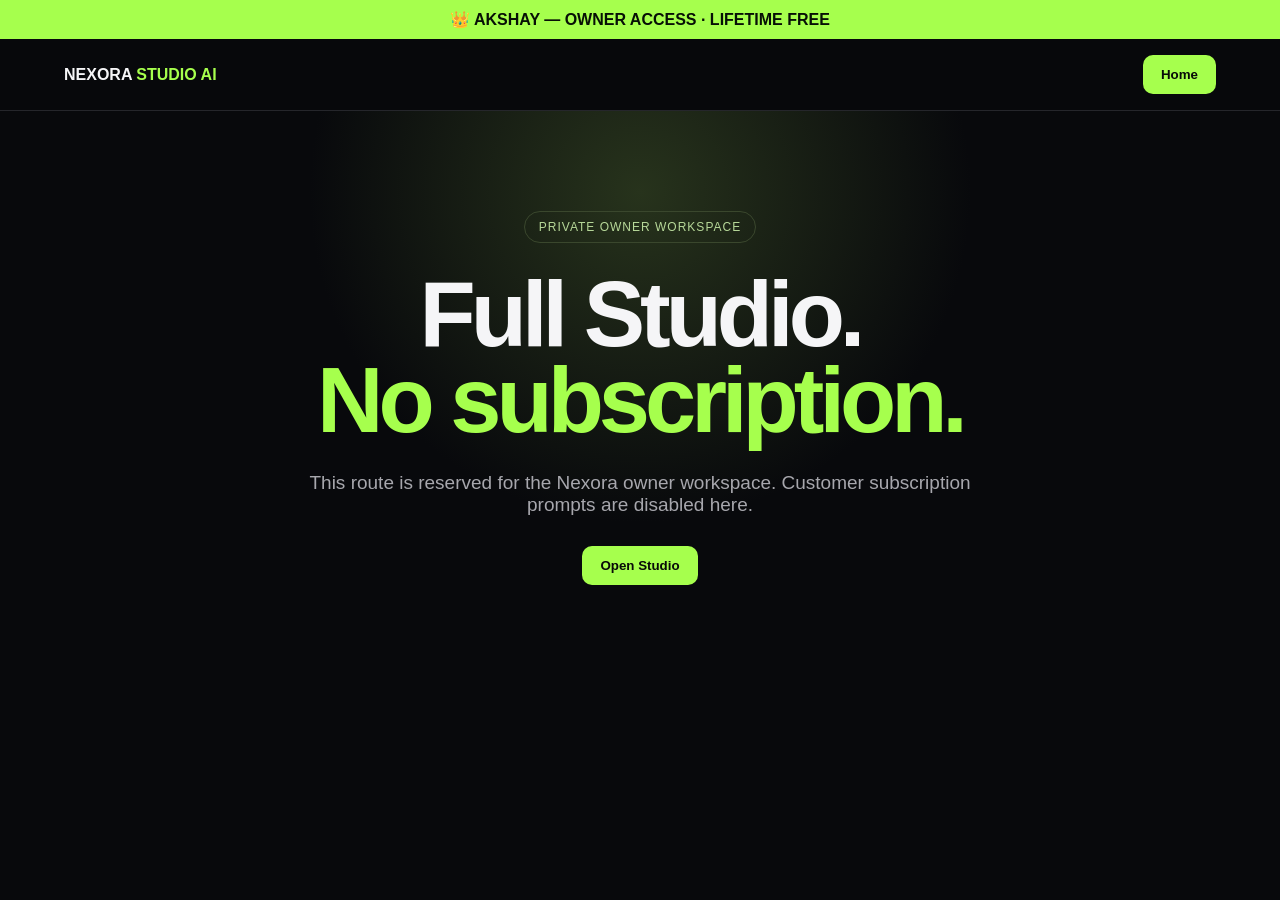
==== owner.html @ 01c59e7e "Add separate lifetime-free owner route" ====
<!doctype html><html><head><meta charset="UTF-8"><meta name="viewport" content="width=device-width,initial-scale=1"><title>Nexora Studio AI — Owner</title><link rel="stylesheet" href="style.css"></head><body><div id="ownerBar" style="background:#a6ff4d;color:#071006;text-align:center;padding:10px;font-weight:900">👑 AKSHAY — OWNER ACCESS · LIFETIME FREE</div><header><b>NEXORA <span>STUDIO AI</span></b><button onclick="location.href='/'">Home</button></header><main><section class="hero"><div class="badge">PRIVATE OWNER WORKSPACE</div><h1>Full Studio.<br><em>No subscription.</em></h1><p>This route is reserved for the Nexora owner workspace. Customer subscription prompts are disabled here.</p><button onclick="location.href='/#features'">Open Studio</button></section></main></body></html>
---- style.css ----
*{box-sizing:border-box}html{scroll-behavior:smooth}body{margin:0;background:#08090c;color:#f5f5f7;font-family:Inter,Arial,sans-serif}header{height:72px;display:flex;align-items:center;justify-content:space-between;padding:0 5vw;border-bottom:1px solid #25262b;position:sticky;top:0;background:#08090ce8;backdrop-filter:blur(16px);z-index:5}header span,em{color:#a6ff4d;font-style:normal}nav{display:flex;gap:28px}a{color:#bbb;text-decoration:none}button{background:#a6ff4d;color:#080a08;border:0;border-radius:10px;padding:12px 18px;font-weight:800;cursor:pointer}.hero{text-align:center;padding:100px 20px 65px;background:radial-gradient(circle at 50% 15%,#27331c 0,#08090c 42%)}.badge{display:inline-block;border:1px solid #3a472d;border-radius:99px;padding:8px 14px;color:#b7d899;font-size:12px;letter-spacing:1px}.hero h1{font-size:clamp(48px,8vw,92px);line-height:.94;letter-spacing:-5px;margin:28px 0}.hero p{color:#a7a7ad;font-size:19px;max-width:720px;margin:0 auto 30px}.prompt{max-width:760px;margin:auto;padding:7px;background:#15171b;border:1px solid #34363b;border-radius:15px;display:flex}.prompt input{flex:1;background:transparent;border:0;color:white;padding:15px;font-size:16px;outline:0}.hero small,.pricing small{display:block;color:#73747a;margin-top:15px}.canvas{max-width:1180px;margin:20px auto 100px;border:1px solid #2d2e34;border-radius:18px;overflow:hidden;display:grid;grid-template-columns:170px 1fr 180px;min-height:560px;background:#111216}.canvas aside{padding:18px;border-right:1px solid #292a2f}.canvas aside:last-child{border:0;border-left:1px solid #292a2f}.canvas aside button,.canvas select,.canvas aside input{width:100%;margin:6px 0;background:#1c1e23;color:#ddd;border:1px solid #303239;padding:10px;border-radius:8px}.canvas label{display:block;color:#777;font-size:12px;margin-top:18px}.toolbar{height:48px;padding:15px;display:flex;justify-content:space-between;color:#888;border-bottom:1px solid #292a2f;font-size:12px}#stage{margin:24px;background:#eae9e3;color:#111;border-radius:8px;height:440px;padding:60px;position:relative;overflow:hidden}#stage h2{font-size:54px;letter-spacing:-3px;line-height:.9;position:relative}.eyebrow{font-size:11px;letter-spacing:2px}.orb{position:absolute;width:330px;height:330px;border-radius:50%;right:-40px;top:50px;background:radial-gradient(circle at 35% 30%,#d8ff70,#65a81d 45%,#192a0d 75%);filter:drop-shadow(0 30px 30px #0005);animation:float 4s ease-in-out infinite}@keyframes float{50%{transform:translateY(-18px) rotate(7deg)}}.grid{max-width:1100px;margin:auto;display:grid;grid-template-columns:repeat(3,1fr);gap:14px}.grid article{padding:28px;border:1px solid #27292e;border-radius:16px;background:#111216}.grid p{color:#888;line-height:1.6}.templates,.pricing{text-align:center;padding:100px 20px}.templates h2,.pricing h2{font-size:48px}.templates span{display:inline-block;padding:18px 30px;margin:7px;border:1px solid #34363c;border-radius:12px}.pricing{max-width:650px;margin:80px auto;border:1px solid #303239;border-radius:24px;background:#111216}.pricing h2{color:#a6ff4d}footer{padding:40px 5vw;border-top:1px solid #24252a;display:flex;justify-content:space-between;color:#777}@media(max-width:800px){nav{display:none}.canvas{grid-template-columns:1fr;margin:15px}.canvas aside{display:none}#stage{margin:10px;padding:30px;height:420px}.orb{opacity:.65}.grid{grid-template-columns:1fr;padding:15px}.hero h1{letter-spacing:-3px}}
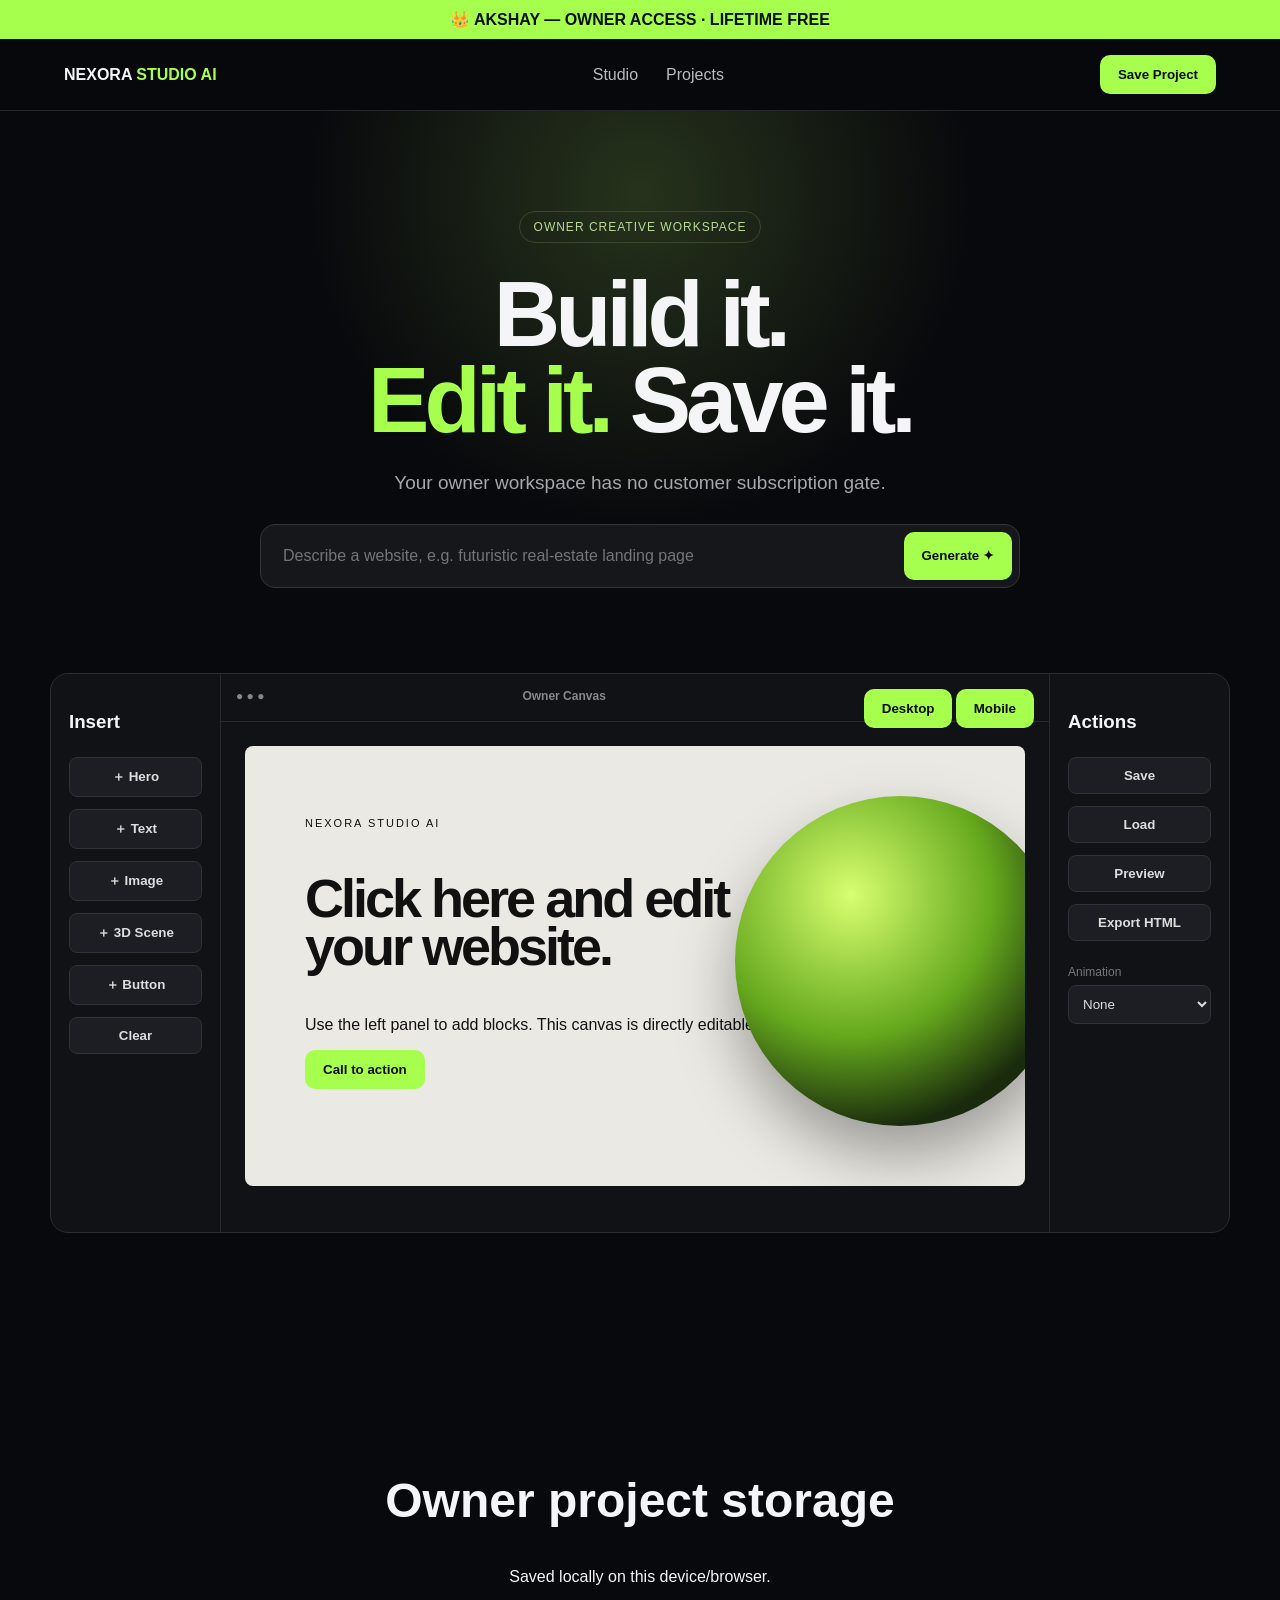
==== commit e01536f7: "Turn owner route into functional studio workspace" ====
--- a/owner.html
+++ b/owner.html
@@ -1 +1,17 @@
-<!doctype html><html><head><meta charset="UTF-8"><meta name="viewport" content="width=device-width,initial-scale=1"><title>Nexora Studio AI — Owner</title><link rel="stylesheet" href="style.css"></head><body><div id="ownerBar" style="background:#a6ff4d;color:#071006;text-align:center;padding:10px;font-weight:900">👑 AKSHAY — OWNER ACCESS · LIFETIME FREE</div><header><b>NEXORA <span>STUDIO AI</span></b><button onclick="location.href='/'">Home</button></header><main><section class="hero"><div class="badge">PRIVATE OWNER WORKSPACE</div><h1>Full Studio.<br><em>No subscription.</em></h1><p>This route is reserved for the Nexora owner workspace. Customer subscription prompts are disabled here.</p><button onclick="location.href='/#features'">Open Studio</button></section></main></body></html>+<!doctype html><html><head><meta charset="UTF-8"/><meta name="viewport" content="width=device-width,initial-scale=1"/><title>Nexora Studio AI — Owner</title><link rel="stylesheet" href="style.css"/></head><body>
+<div id="ownerBar" style="background:#a6ff4d;color:#071006;text-align:center;padding:10px;font-weight:900">👑 AKSHAY — OWNER ACCESS · LIFETIME FREE</div>
+<header><b>NEXORA <span>STUDIO AI</span></b><nav><a href="#studio">Studio</a><a href="#projects">Projects</a></nav><button onclick="saveProject()">Save Project</button></header>
+<main><section class="hero"><div class="badge">OWNER CREATIVE WORKSPACE</div><h1>Build it.<br><em>Edit it.</em> Save it.</h1><p>Your owner workspace has no customer subscription gate.</p><div class="prompt"><input id="idea" placeholder="Describe a website, e.g. futuristic real-estate landing page"/><button onclick="generate()">Generate ✦</button></div></section>
+<section id="studio" class="canvas"><aside><h3>Insert</h3><button onclick="addBlock('Hero')">＋ Hero</button><button onclick="addBlock('Text')">＋ Text</button><button onclick="addBlock('Image')">＋ Image</button><button onclick="addBlock('3D Scene')">＋ 3D Scene</button><button onclick="addBlock('Button')">＋ Button</button><button onclick="clearCanvas()">Clear</button></aside>
+<div class="preview"><div class="toolbar"><span>● ● ●</span><b>Owner Canvas</b><span><button onclick="setView('desktop')">Desktop</button> <button onclick="setView('mobile')">Mobile</button></span></div><div id="stage" contenteditable="true"><div class="orb"></div><p class="eyebrow">NEXORA STUDIO AI</p><h2>Click here and edit<br/>your website.</h2><p>Use the left panel to add blocks. This canvas is directly editable.</p><button>Call to action</button></div></div>
+<aside><h3>Actions</h3><button onclick="saveProject()">Save</button><button onclick="loadProject()">Load</button><button onclick="previewProject()">Preview</button><button onclick="exportProject()">Export HTML</button><label>Animation</label><select onchange="setAnimation(this.value)"><option value="">None</option><option value="fade">Fade</option><option value="float">Float</option></select></aside></section>
+<section id="projects" class="templates"><h2>Owner project storage</h2><p id="saveStatus">Saved locally on this device/browser.</p></section></main>
+<script src="app.js"></script><script>
+function saveProject(){localStorage.setItem('nexoraOwnerProject',document.getElementById('stage').innerHTML);document.getElementById('saveStatus').textContent='Project saved ✓';}
+function loadProject(){const x=localStorage.getItem('nexoraOwnerProject');if(x){document.getElementById('stage').innerHTML=x;alert('Project loaded');}else alert('No saved project on this device yet.');}
+function clearCanvas(){if(confirm('Clear the canvas?'))document.getElementById('stage').innerHTML='<h2>Start building…</h2><p>Use Insert to add content.</p>';}
+function setView(v){document.querySelector('.preview').style.maxWidth=v==='mobile'?'390px':'none';document.querySelector('.preview').style.margin='0 auto';}
+function setAnimation(v){const s=document.getElementById('stage');s.style.animation=v==='float'?'orb 4s ease-in-out infinite':v==='fade'?'none':'';if(v==='fade')s.animate([{opacity:.2},{opacity:1}],{duration:700});}
+function previewProject(){const w=window.open();w.document.write('<!doctype html><title>Nexora Preview</title>'+document.getElementById('stage').innerHTML);}
+function exportProject(){const data='<!doctype html><html><body>'+document.getElementById('stage').innerHTML+'</body></html>';const a=document.createElement('a');a.href=URL.createObjectURL(new Blob([data],{type:'text/html'}));a.download='nexora-project.html';a.click();}
+</script></body></html>
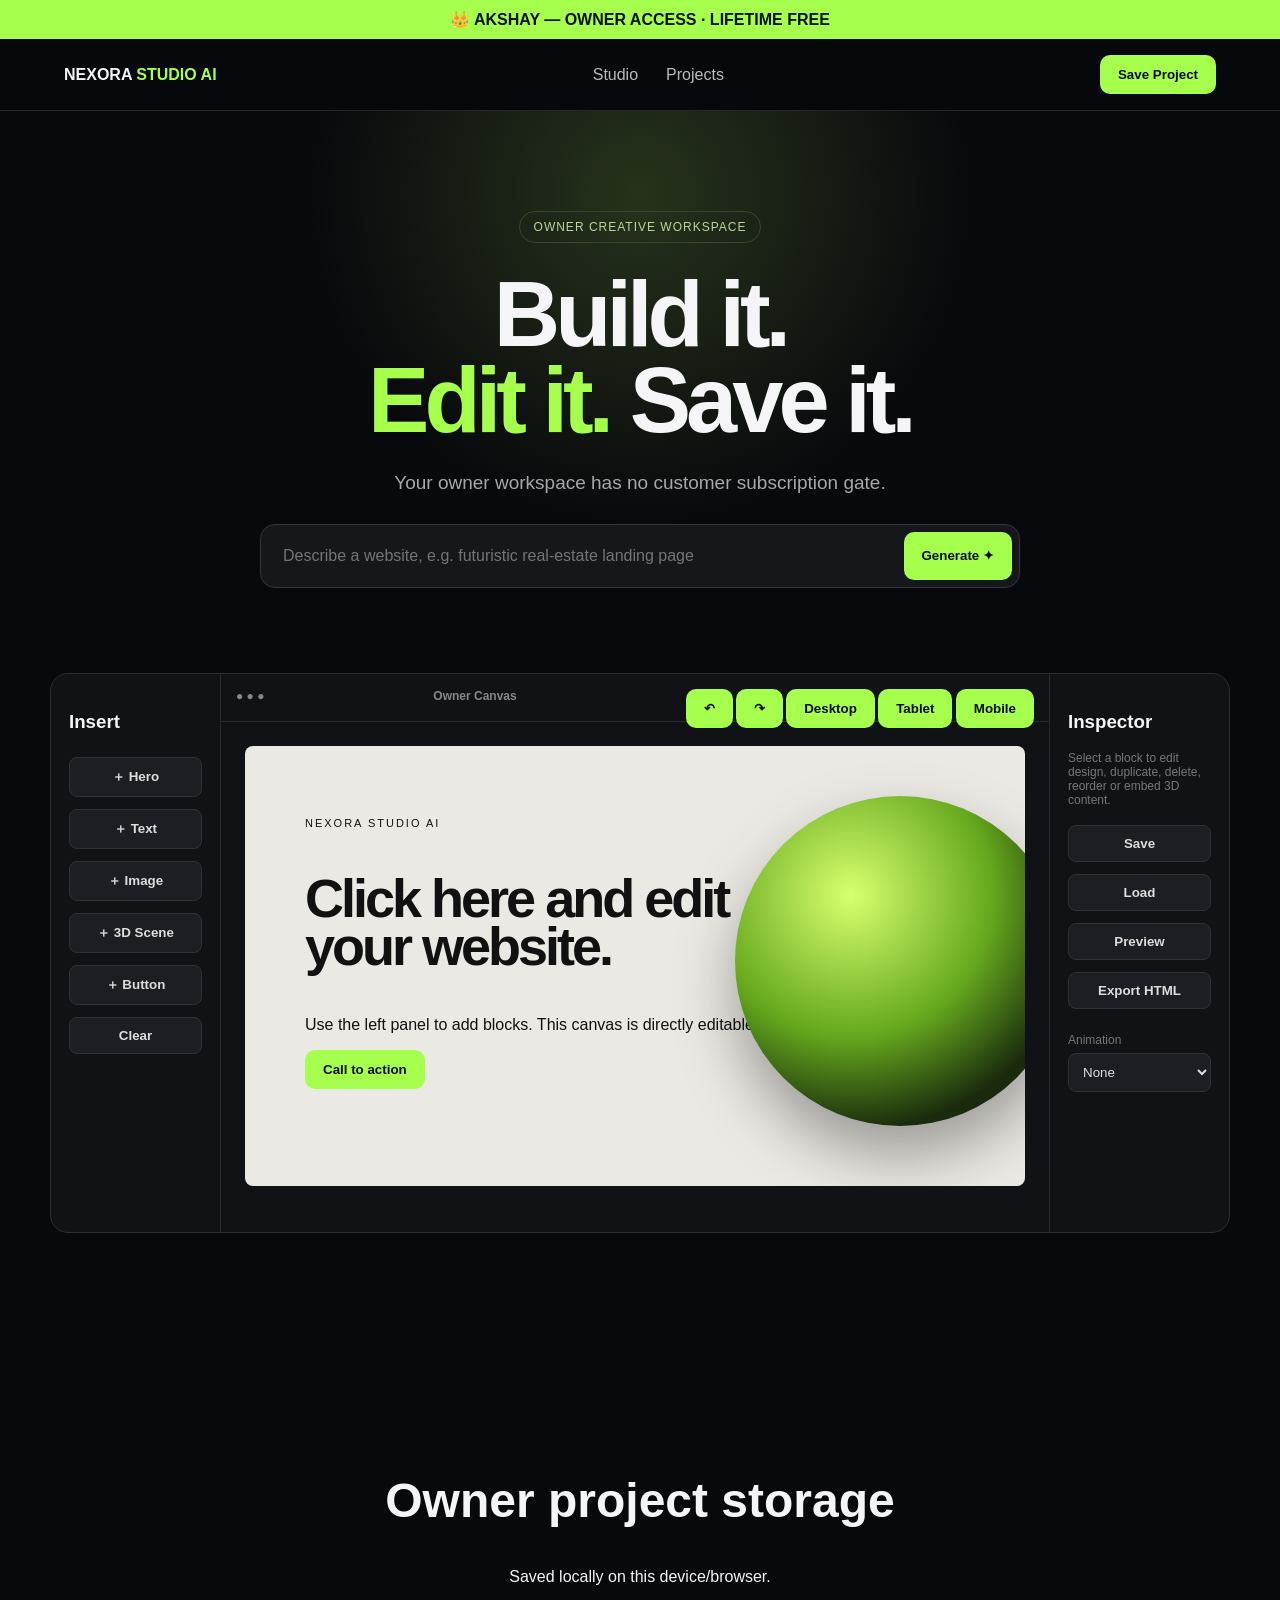
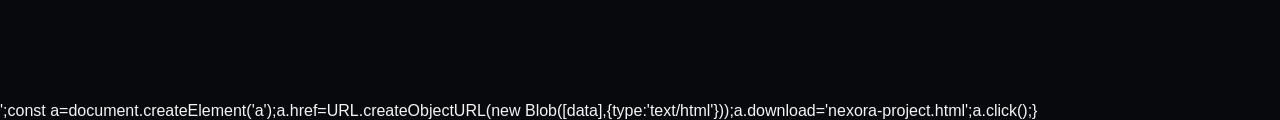
==== commit 19343ab1: "Connect owner workspace to advanced editor controls" ====
--- a/owner.html
+++ b/owner.html
@@ -3,15 +3,8 @@
 <header><b>NEXORA <span>STUDIO AI</span></b><nav><a href="#studio">Studio</a><a href="#projects">Projects</a></nav><button onclick="saveProject()">Save Project</button></header>
 <main><section class="hero"><div class="badge">OWNER CREATIVE WORKSPACE</div><h1>Build it.<br><em>Edit it.</em> Save it.</h1><p>Your owner workspace has no customer subscription gate.</p><div class="prompt"><input id="idea" placeholder="Describe a website, e.g. futuristic real-estate landing page"/><button onclick="generate()">Generate ✦</button></div></section>
 <section id="studio" class="canvas"><aside><h3>Insert</h3><button onclick="addBlock('Hero')">＋ Hero</button><button onclick="addBlock('Text')">＋ Text</button><button onclick="addBlock('Image')">＋ Image</button><button onclick="addBlock('3D Scene')">＋ 3D Scene</button><button onclick="addBlock('Button')">＋ Button</button><button onclick="clearCanvas()">Clear</button></aside>
-<div class="preview"><div class="toolbar"><span>● ● ●</span><b>Owner Canvas</b><span><button onclick="setView('desktop')">Desktop</button> <button onclick="setView('mobile')">Mobile</button></span></div><div id="stage" contenteditable="true"><div class="orb"></div><p class="eyebrow">NEXORA STUDIO AI</p><h2>Click here and edit<br/>your website.</h2><p>Use the left panel to add blocks. This canvas is directly editable.</p><button>Call to action</button></div></div>
-<aside><h3>Actions</h3><button onclick="saveProject()">Save</button><button onclick="loadProject()">Load</button><button onclick="previewProject()">Preview</button><button onclick="exportProject()">Export HTML</button><label>Animation</label><select onchange="setAnimation(this.value)"><option value="">None</option><option value="fade">Fade</option><option value="float">Float</option></select></aside></section>
+<div class="preview"><div class="toolbar"><span>● ● ●</span><b>Owner Canvas</b><span><button onclick="undo()">↶</button> <button onclick="redo()">↷</button> <button onclick="setView('desktop')">Desktop</button> <button onclick="setView('tablet')">Tablet</button> <button onclick="setView('mobile')">Mobile</button></span></div><div id="stage" contenteditable="true"><div class="orb"></div><p class="eyebrow">NEXORA STUDIO AI</p><h2>Click here and edit<br/>your website.</h2><p>Use the left panel to add blocks. This canvas is directly editable.</p><button>Call to action</button></div></div>
+<aside id="inspector"><h3>Inspector</h3><p style="color:#777;font-size:12px">Select a block to edit design, duplicate, delete, reorder or embed 3D content.</p><button onclick="saveProject()">Save</button><button onclick="loadProject()">Load</button><button onclick="previewProject()">Preview</button><button onclick="exportProject()">Export HTML</button><label>Animation</label><select onchange="setAnimation(this.value)"><option value="">None</option><option value="fade">Fade</option><option value="float">Float</option></select></aside></section>
 <section id="projects" class="templates"><h2>Owner project storage</h2><p id="saveStatus">Saved locally on this device/browser.</p></section></main>
-<script src="app.js"></script><script>
-function saveProject(){localStorage.setItem('nexoraOwnerProject',document.getElementById('stage').innerHTML);document.getElementById('saveStatus').textContent='Project saved ✓';}
-function loadProject(){const x=localStorage.getItem('nexoraOwnerProject');if(x){document.getElementById('stage').innerHTML=x;alert('Project loaded');}else alert('No saved project on this device yet.');}
-function clearCanvas(){if(confirm('Clear the canvas?'))document.getElementById('stage').innerHTML='<h2>Start building…</h2><p>Use Insert to add content.</p>';}
-function setView(v){document.querySelector('.preview').style.maxWidth=v==='mobile'?'390px':'none';document.querySelector('.preview').style.margin='0 auto';}
-function setAnimation(v){const s=document.getElementById('stage');s.style.animation=v==='float'?'orb 4s ease-in-out infinite':v==='fade'?'none':'';if(v==='fade')s.animate([{opacity:.2},{opacity:1}],{duration:700});}
-function previewProject(){const w=window.open();w.document.write('<!doctype html><title>Nexora Preview</title>'+document.getElementById('stage').innerHTML);}
-function exportProject(){const data='<!doctype html><html><body>'+document.getElementById('stage').innerHTML+'</body></html>';const a=document.createElement('a');a.href=URL.createObjectURL(new Blob([data],{type:'text/html'}));a.download='nexora-project.html';a.click();}
+<script src="app.js"></script></body></html>';const a=document.createElement('a');a.href=URL.createObjectURL(new Blob([data],{type:'text/html'}));a.download='nexora-project.html';a.click();}
 </script></body></html>
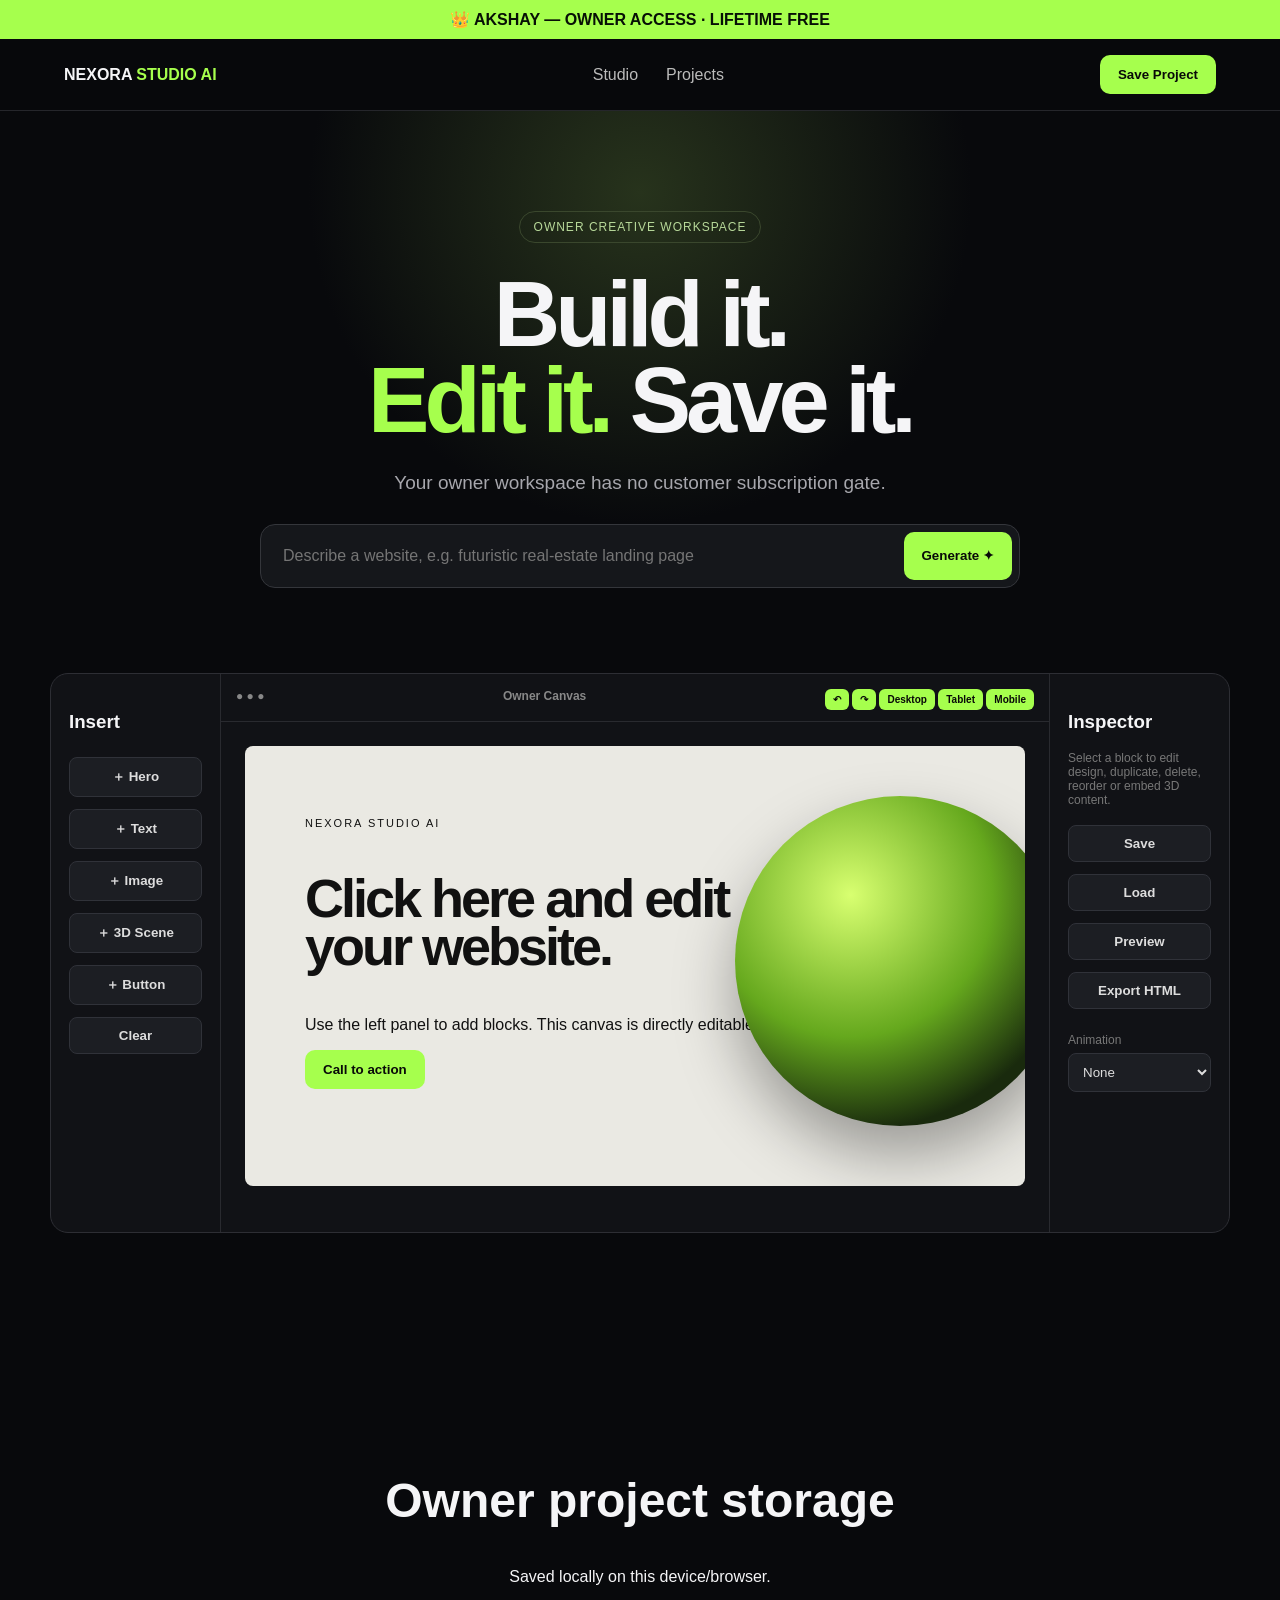
==== commit 14bfd64e: "Fix malformed owner page markup causing deployment route failure" ====
--- a/owner.html
+++ b/owner.html
@@ -6,5 +6,4 @@
 <div class="preview"><div class="toolbar"><span>● ● ●</span><b>Owner Canvas</b><span><button onclick="undo()">↶</button> <button onclick="redo()">↷</button> <button onclick="setView('desktop')">Desktop</button> <button onclick="setView('tablet')">Tablet</button> <button onclick="setView('mobile')">Mobile</button></span></div><div id="stage" contenteditable="true"><div class="orb"></div><p class="eyebrow">NEXORA STUDIO AI</p><h2>Click here and edit<br/>your website.</h2><p>Use the left panel to add blocks. This canvas is directly editable.</p><button>Call to action</button></div></div>
 <aside id="inspector"><h3>Inspector</h3><p style="color:#777;font-size:12px">Select a block to edit design, duplicate, delete, reorder or embed 3D content.</p><button onclick="saveProject()">Save</button><button onclick="loadProject()">Load</button><button onclick="previewProject()">Preview</button><button onclick="exportProject()">Export HTML</button><label>Animation</label><select onchange="setAnimation(this.value)"><option value="">None</option><option value="fade">Fade</option><option value="float">Float</option></select></aside></section>
 <section id="projects" class="templates"><h2>Owner project storage</h2><p id="saveStatus">Saved locally on this device/browser.</p></section></main>
-<script src="app.js"></script></body></html>';const a=document.createElement('a');a.href=URL.createObjectURL(new Blob([data],{type:'text/html'}));a.download='nexora-project.html';a.click();}
-</script></body></html>+<script src="app.js"></script></body></html>
--- a/style.css
+++ b/style.css
@@ -1 +1,2 @@
-*{box-sizing:border-box}html{scroll-behavior:smooth}body{margin:0;background:#08090c;color:#f5f5f7;font-family:Inter,Arial,sans-serif}header{height:72px;display:flex;align-items:center;justify-content:space-between;padding:0 5vw;border-bottom:1px solid #25262b;position:sticky;top:0;background:#08090ce8;backdrop-filter:blur(16px);z-index:5}header span,em{color:#a6ff4d;font-style:normal}nav{display:flex;gap:28px}a{color:#bbb;text-decoration:none}button{background:#a6ff4d;color:#080a08;border:0;border-radius:10px;padding:12px 18px;font-weight:800;cursor:pointer}.hero{text-align:center;padding:100px 20px 65px;background:radial-gradient(circle at 50% 15%,#27331c 0,#08090c 42%)}.badge{display:inline-block;border:1px solid #3a472d;border-radius:99px;padding:8px 14px;color:#b7d899;font-size:12px;letter-spacing:1px}.hero h1{font-size:clamp(48px,8vw,92px);line-height:.94;letter-spacing:-5px;margin:28px 0}.hero p{color:#a7a7ad;font-size:19px;max-width:720px;margin:0 auto 30px}.prompt{max-width:760px;margin:auto;padding:7px;background:#15171b;border:1px solid #34363b;border-radius:15px;display:flex}.prompt input{flex:1;background:transparent;border:0;color:white;padding:15px;font-size:16px;outline:0}.hero small,.pricing small{display:block;color:#73747a;margin-top:15px}.canvas{max-width:1180px;margin:20px auto 100px;border:1px solid #2d2e34;border-radius:18px;overflow:hidden;display:grid;grid-template-columns:170px 1fr 180px;min-height:560px;background:#111216}.canvas aside{padding:18px;border-right:1px solid #292a2f}.canvas aside:last-child{border:0;border-left:1px solid #292a2f}.canvas aside button,.canvas select,.canvas aside input{width:100%;margin:6px 0;background:#1c1e23;color:#ddd;border:1px solid #303239;padding:10px;border-radius:8px}.canvas label{display:block;color:#777;font-size:12px;margin-top:18px}.toolbar{height:48px;padding:15px;display:flex;justify-content:space-between;color:#888;border-bottom:1px solid #292a2f;font-size:12px}#stage{margin:24px;background:#eae9e3;color:#111;border-radius:8px;height:440px;padding:60px;position:relative;overflow:hidden}#stage h2{font-size:54px;letter-spacing:-3px;line-height:.9;position:relative}.eyebrow{font-size:11px;letter-spacing:2px}.orb{position:absolute;width:330px;height:330px;border-radius:50%;right:-40px;top:50px;background:radial-gradient(circle at 35% 30%,#d8ff70,#65a81d 45%,#192a0d 75%);filter:drop-shadow(0 30px 30px #0005);animation:float 4s ease-in-out infinite}@keyframes float{50%{transform:translateY(-18px) rotate(7deg)}}.grid{max-width:1100px;margin:auto;display:grid;grid-template-columns:repeat(3,1fr);gap:14px}.grid article{padding:28px;border:1px solid #27292e;border-radius:16px;background:#111216}.grid p{color:#888;line-height:1.6}.templates,.pricing{text-align:center;padding:100px 20px}.templates h2,.pricing h2{font-size:48px}.templates span{display:inline-block;padding:18px 30px;margin:7px;border:1px solid #34363c;border-radius:12px}.pricing{max-width:650px;margin:80px auto;border:1px solid #303239;border-radius:24px;background:#111216}.pricing h2{color:#a6ff4d}footer{padding:40px 5vw;border-top:1px solid #24252a;display:flex;justify-content:space-between;color:#777}@media(max-width:800px){nav{display:none}.canvas{grid-template-columns:1fr;margin:15px}.canvas aside{display:none}#stage{margin:10px;padding:30px;height:420px}.orb{opacity:.65}.grid{grid-template-columns:1fr;padding:15px}.hero h1{letter-spacing:-3px}}+*{box-sizing:border-box}html{scroll-behavior:smooth}body{margin:0;background:#08090c;color:#f5f5f7;font-family:Inter,Arial,sans-serif}header{height:72px;display:flex;align-items:center;justify-content:space-between;padding:0 5vw;border-bottom:1px solid #25262b;position:sticky;top:0;background:#08090ce8;backdrop-filter:blur(16px);z-index:5}header span,em{color:#a6ff4d;font-style:normal}nav{display:flex;gap:28px}a{color:#bbb;text-decoration:none}button{background:#a6ff4d;color:#080a08;border:0;border-radius:10px;padding:12px 18px;font-weight:800;cursor:pointer}.hero{text-align:center;padding:100px 20px 65px;background:radial-gradient(circle at 50% 15%,#27331c 0,#08090c 42%)}.badge{display:inline-block;border:1px solid #3a472d;border-radius:99px;padding:8px 14px;color:#b7d899;font-size:12px;letter-spacing:1px}.hero h1{font-size:clamp(48px,8vw,92px);line-height:.94;letter-spacing:-5px;margin:28px 0}.hero p{color:#a7a7ad;font-size:19px;max-width:720px;margin:0 auto 30px}.prompt{max-width:760px;margin:auto;padding:7px;background:#15171b;border:1px solid #34363b;border-radius:15px;display:flex}.prompt input{flex:1;background:transparent;border:0;color:white;padding:15px;font-size:16px;outline:0}.hero small,.pricing small{display:block;color:#73747a;margin-top:15px}.canvas{max-width:1180px;margin:20px auto 100px;border:1px solid #2d2e34;border-radius:18px;overflow:hidden;display:grid;grid-template-columns:170px 1fr 180px;min-height:560px;background:#111216}.canvas aside{padding:18px;border-right:1px solid #292a2f}.canvas aside:last-child{border:0;border-left:1px solid #292a2f}.canvas aside button,.canvas select,.canvas aside input{width:100%;margin:6px 0;background:#1c1e23;color:#ddd;border:1px solid #303239;padding:10px;border-radius:8px}.canvas label{display:block;color:#777;font-size:12px;margin-top:18px}.toolbar{height:48px;padding:15px;display:flex;justify-content:space-between;color:#888;border-bottom:1px solid #292a2f;font-size:12px}#stage{margin:24px;background:#eae9e3;color:#111;border-radius:8px;height:440px;padding:60px;position:relative;overflow:hidden}#stage h2{font-size:54px;letter-spacing:-3px;line-height:.9;position:relative}.eyebrow{font-size:11px;letter-spacing:2px}.orb{position:absolute;width:330px;height:330px;border-radius:50%;right:-40px;top:50px;background:radial-gradient(circle at 35% 30%,#d8ff70,#65a81d 45%,#192a0d 75%);filter:drop-shadow(0 30px 30px #0005);animation:float 4s ease-in-out infinite}@keyframes float{50%{transform:translateY(-18px) rotate(7deg)}}.grid{max-width:1100px;margin:auto;display:grid;grid-template-columns:repeat(3,1fr);gap:14px}.grid article{padding:28px;border:1px solid #27292e;border-radius:16px;background:#111216}.grid p{color:#888;line-height:1.6}.templates,.pricing{text-align:center;padding:100px 20px}.templates h2,.pricing h2{font-size:48px}.templates span{display:inline-block;padding:18px 30px;margin:7px;border:1px solid #34363c;border-radius:12px}.pricing{max-width:650px;margin:80px auto;border:1px solid #303239;border-radius:24px;background:#111216}.pricing h2{color:#a6ff4d}footer{padding:40px 5vw;border-top:1px solid #24252a;display:flex;justify-content:space-between;color:#777}@media(max-width:800px){nav{display:none}.canvas{grid-template-columns:1fr;margin:15px}.canvas aside{display:none}#stage{margin:10px;padding:30px;height:420px}.orb{opacity:.65}.grid{grid-template-columns:1fr;padding:15px}.hero h1{letter-spacing:-3px}}
+.nb{position:relative;padding:28px;margin:12px 0;border:1px solid transparent;border-radius:14px;transition:.2s}.nb:hover{border-color:#8abf55}.nb.selected{outline:3px solid #a6ff4d;outline-offset:2px}.scene3d{height:260px;border-radius:18px;display:grid;place-items:center;background:radial-gradient(circle,#a6ff4d55,#111);font-weight:900;font-size:24px;transform:perspective(600px) rotateX(7deg)}#inspector{overflow:auto}.toolbar button{padding:5px 8px;font-size:10px;border-radius:6px}#stage{height:auto;min-height:440px;overflow:auto}@media(max-width:800px){.canvas aside{display:block}.canvas{grid-template-columns:1fr}.canvas aside:last-child{border-left:0;border-top:1px solid #292a2f}.toolbar{height:auto;gap:5px;flex-wrap:wrap}}
